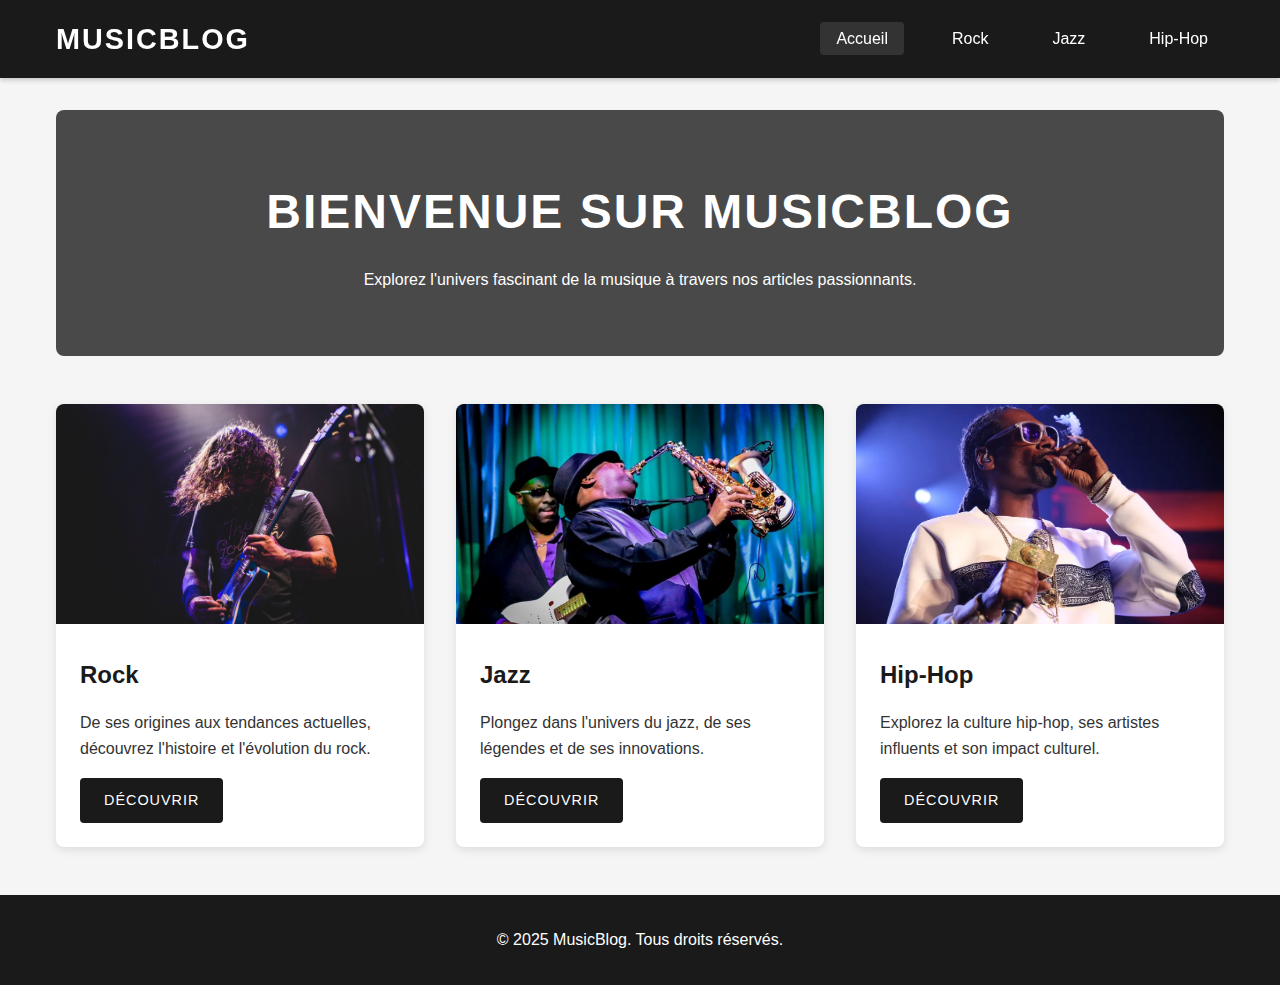
==== index.html @ 57c98a81 "project first finish" ====
<!DOCTYPE html>
<html lang="fr">
<head>
    <meta charset="UTF-8">
    <meta name="viewport" content="width=device-width, initial-scale=1.0">
    <title>Blog Musical</title>
    <link rel="stylesheet" href="style.css">
</head>
<body>
    <header class="main-header">
        <nav class="nav-container">
            <div class="logo">MusicBlog</div>
            <ul class="nav-links">
                <li><a href="index.html" class="active">Accueil</a></li>
                <li><a href="rock.html">Rock</a></li>
                <li><a href="jazz.html">Jazz</a></li>
                <li><a href="hiphop.html">Hip-Hop</a></li>
            </ul>
        </nav>
    </header>

    <main>
        <section class="hero">
            <h1>Bienvenue sur MusicBlog</h1>
            <p>Explorez l'univers fascinant de la musique à travers nos articles passionnants.</p>
        </section>

        <section class="theme-cards">
            <article class="card">
                <img src="Rock-Music.png" alt="Rock" class="card-image">
                <div class="card-content">
                    <h2>Rock</h2>
                    <p>De ses origines aux tendances actuelles, découvrez l'histoire et l'évolution du rock.</p>
                    <a href="pop.html" class="btn">Découvrir</a>
                </div>
            </article>

            <article class="card">
                <img src="jazz-music.jpg" alt="Jazz" class="card-image">
                <div class="card-content">
                    <h2>Jazz</h2>
                    <p>Plongez dans l'univers du jazz, de ses légendes et de ses innovations.</p>
                    <a href="jazz.html" class="btn">Découvrir</a>
                </div>
            </article>

            <article class="card">
                <img src="Snoop-Dogg2.webp" alt="Hip-Hop" class="card-image">
                <div class="card-content">
                    <h2>Hip-Hop</h2>
                    <p>Explorez la culture hip-hop, ses artistes influents et son impact culturel.</p>
                    <a href="hiphop.html" class="btn">Découvrir</a>
                </div>
            </article>
        </section>
    </main>

    <footer>
        <p>&copy; 2025 MusicBlog. Tous droits réservés.</p>
    </footer>
</body>
</html>
---- style.css ----
/* Reset et styles de base */
* {
    margin: 0;
    padding: 0;
    box-sizing: border-box;
}

body {
    font-family: 'Segoe UI', Tahoma, Geneva, Verdana, sans-serif;
    line-height: 1.6;
    color: #333;
    background-color: #f5f5f5;
}

/* Header et Navigation */
.main-header {
    background-color: #1a1a1a;
    box-shadow: 0 2px 5px rgba(0,0,0,0.2);
    position: sticky;
    top: 0;
    z-index: 1000;
}

.nav-container {
    max-width: 1200px;
    margin: 0 auto;
    padding: 1rem;
    display: flex;
    justify-content: space-between;
    align-items: center;
}

.logo {
    font-size: 1.8rem;
    font-weight: bold;
    color: #fff;
    text-transform: uppercase;
    letter-spacing: 2px;
}

.nav-links {
    display: flex;
    list-style: none;
    gap: 2rem;
}

.nav-links a {
    text-decoration: none;
    color: #fff;
    font-weight: 500;
    padding: 0.5rem 1rem;
    border-radius: 4px;
    transition: all 0.3s ease;
}

.nav-links a:hover,
.nav-links a.active {
    background-color: #333;
    color: #fff;
}

/* Main Content */
main {
    max-width: 1200px;
    margin: 2rem auto;
    padding: 0 1rem;
}

.hero {
    text-align: center;
    padding: 4rem 1rem;
    background: linear-gradient(rgba(0,0,0,0.7), rgba(0,0,0,0.7)), url('images/music-hero.jpg');
    background-size: cover;
    background-position: center;
    color: #fff;
    border-radius: 8px;
    margin-bottom: 3rem;
}

.hero h1 {
    font-size: 3rem;
    margin-bottom: 1rem;
    text-transform: uppercase;
    letter-spacing: 2px;
}

/* Cards */
.theme-cards {
    display: grid;
    grid-template-columns: repeat(auto-fit, minmax(300px, 1fr));
    gap: 2rem;
}

.card {
    background: #fff;
    border-radius: 8px;
    overflow: hidden;
    box-shadow: 0 3px 10px rgba(0,0,0,0.1);
    transition: transform 0.3s ease;
}

.card:hover {
    transform: translateY(-5px);
    box-shadow: 0 5px 15px rgba(0,0,0,0.2);
}

.card-image {
    width: 100%;
    height: 220px;
    object-fit: cover;
}

.card-content {
    padding: 1.5rem;
}

.card-content h2 {
    margin-bottom: 1rem;
    color: #1a1a1a;
}

/* Buttons */
.btn {
    display: inline-block;
    padding: 0.7rem 1.5rem;
    background-color: #1a1a1a;
    color: #fff;
    text-decoration: none;
    border-radius: 4px;
    margin-top: 1rem;
    transition: all 0.3s ease;
    text-transform: uppercase;
    letter-spacing: 1px;
    font-size: 0.9rem;
}

.btn:hover {
    background-color: #333;
    transform: translateY(-2px);
}

/* Article Styles */
.main-article {
    background: #fff;
    padding: 2rem;
    border-radius: 8px;
    margin-bottom: 3rem;
    box-shadow: 0 3px 10px rgba(0,0,0,0.1);
}

.article-image {
    width: 100%;
    height: 400px;
    object-fit: cover;
    border-radius: 8px;
    margin-bottom: 1.5rem;
}

.article-content {
    max-width: 800px;
    margin: 0 auto;
}

.article-meta {
    color: #666;
    margin-bottom: 1rem;
    font-style: italic;
}

.related-articles h2 {
    margin-bottom: 2rem;
    text-align: center;
    text-transform: uppercase;
    letter-spacing: 2px;
}

.article-grid {
    display: grid;
    grid-template-columns: repeat(auto-fit, minmax(300px, 1fr));
    gap: 2rem;
}

/* Footer */
footer {
    text-align: center;
    padding: 2rem;
    background-color: #1a1a1a;
    color: #fff;
    margin-top: 3rem;
}

/* Responsive Design */
@media (max-width: 768px) {
    .nav-container {
        flex-direction: column;
        gap: 1rem;
    }

    .nav-links {
        flex-direction: column;
        align-items: center;
        gap: 1rem;
    }

    .hero h1 {
        font-size: 2rem;
    }

    .card-image {
        height: 180px;
    }

    .article-image {
        height: 250px;
    }

    .main-article {
        padding: 1rem;
    }
}
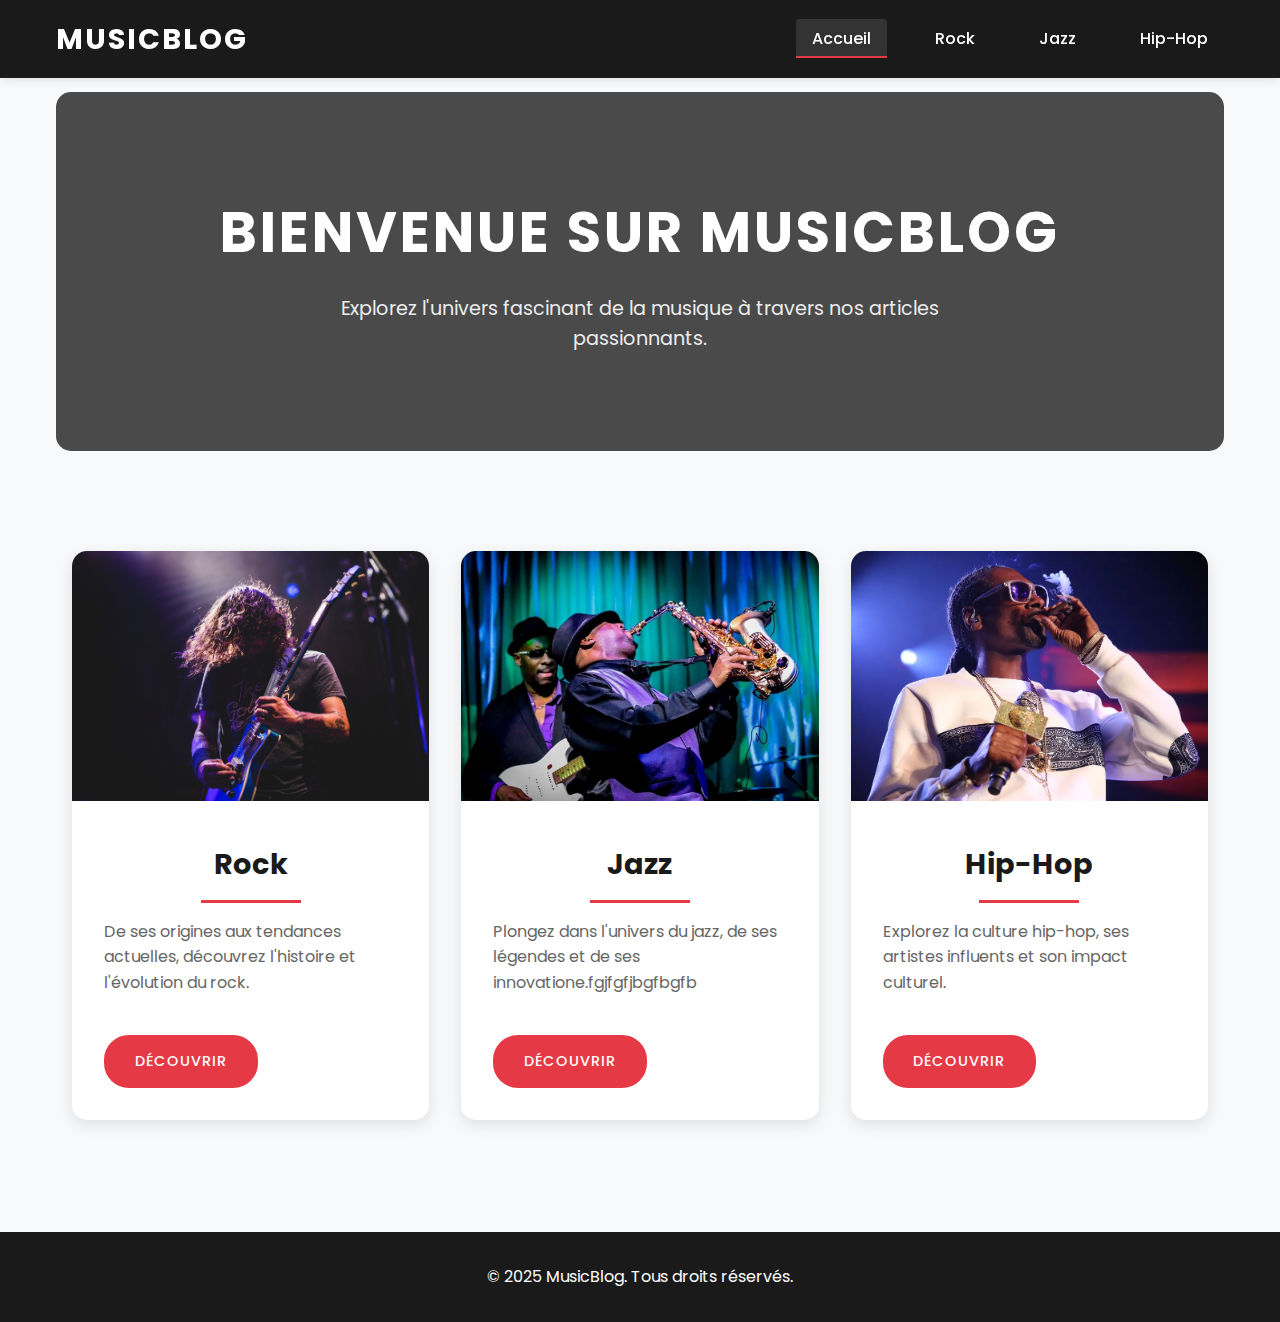
==== commit b4310e0d: "add rock page" ====
--- a/index.html
+++ b/index.html
@@ -5,6 +5,7 @@
     <meta name="viewport" content="width=device-width, initial-scale=1.0">
     <title>Blog Musical</title>
     <link rel="stylesheet" href="style.css">
+    <link href="https://fonts.googleapis.com/css2?family=Poppins:wght@400;500;700&display=swap" rel="stylesheet">
 </head>
 <body>
     <header class="main-header">
@@ -31,7 +32,7 @@
                 <div class="card-content">
                     <h2>Rock</h2>
                     <p>De ses origines aux tendances actuelles, découvrez l'histoire et l'évolution du rock.</p>
-                    <a href="pop.html" class="btn">Découvrir</a>
+                    <a href="rock.html" class="btn">Découvrir</a>
                 </div>
             </article>
 
@@ -39,7 +40,7 @@
                 <img src="jazz-music.jpg" alt="Jazz" class="card-image">
                 <div class="card-content">
                     <h2>Jazz</h2>
-                    <p>Plongez dans l'univers du jazz, de ses légendes et de ses innovations.</p>
+                    <p>Plongez dans l'univers du jazz, de ses légendes et de ses innovatione.fgjfgfjbgfbgfb</p>
                     <a href="jazz.html" class="btn">Découvrir</a>
                 </div>
             </article>
--- a/style.css
+++ b/style.css
@@ -69,7 +69,7 @@
 .hero {
     text-align: center;
     padding: 4rem 1rem;
-    background: linear-gradient(rgba(0,0,0,0.7), rgba(0,0,0,0.7)), url('images/music-hero.jpg');
+    background: linear-gradient(rgba(0,0,0,0.7), rgba(0,0,0,0.7)), url('background.jpg');
     background-size: cover;
     background-position: center;
     color: #fff;
@@ -217,4 +217,344 @@
     .main-article {
         padding: 1rem;
     }
+}
+/* Base Reset and Typography */
+* {
+    margin: 0;
+    padding: 0;
+    box-sizing: border-box;
+}
+
+:root {
+    --primary-color: #1a1a1a;
+    --accent-color: #e63946;
+    --text-color: #333;
+    --light-text: #fff;
+    --background: #f8f9fa;
+    --card-bg: #fff;
+    --transition: all 0.3s ease;
+}
+
+body {
+    font-family: 'Poppins', sans-serif;
+    line-height: 1.6;
+    color: var(--text-color);
+    background-color: var(--background);
+}
+
+/* Header Styles */
+.main-header {
+    background-color: var(--primary-color);
+    box-shadow: 0 2px 10px rgba(0, 0, 0, 0.1);
+    position: fixed;
+    width: 100%;
+    top: 0;
+    z-index: 1000;
+}
+
+.nav-container {
+    max-width: 1200px;
+    margin: 0 auto;
+    padding: 1rem;
+    display: flex;
+    justify-content: space-between;
+    align-items: center;
+}
+
+.logo {
+    font-size: 1.8rem;
+    font-weight: 700;
+    color: var(--light-text);
+    text-transform: uppercase;
+    letter-spacing: 2px;
+    transition: var(--transition);
+}
+
+.logo:hover {
+    color: var(--accent-color);
+    transform: scale(1.05);
+}
+
+.nav-links {
+    display: flex;
+    list-style: none;
+    gap: 2rem;
+}
+
+.nav-links a {
+    text-decoration: none;
+    color: var(--light-text);
+    font-weight: 500;
+    padding: 0.5rem 1rem;
+    border-radius: 4px;
+    transition: var(--transition);
+    position: relative;
+}
+
+.nav-links a::after {
+    content: '';
+    position: absolute;
+    bottom: 0;
+    left: 0;
+    width: 0;
+    height: 2px;
+    background-color: var(--accent-color);
+    transition: var(--transition);
+}
+
+.nav-links a:hover::after,
+.nav-links a.active::after {
+    width: 100%;
+}
+
+/* Main Content Styles */
+main {
+    margin-top: 80px;
+    padding: 2rem 1rem;
+    max-width: 1200px;
+    margin-left: auto;
+    margin-right: auto;
+}
+
+/* Hero Section */
+.hero {
+    text-align: center;
+    padding: 6rem 2rem;
+    background: linear-gradient(rgba(0, 0, 0, 0.7), rgba(0, 0, 0, 0.7)), url('images/music-hero.jpg');
+    background-size: cover;
+    background-position: center;
+    background-attachment: fixed;
+    color: var(--light-text);
+    border-radius: 15px;
+    margin-bottom: 4rem;
+    transform: translateY(-20px);
+    animation: fadeInUp 0.8s ease forwards;
+}
+
+.hero h1 {
+    font-size: 3.5rem;
+    margin-bottom: 1rem;
+    text-transform: uppercase;
+    letter-spacing: 3px;
+}
+
+.hero p {
+    font-size: 1.2rem;
+    max-width: 600px;
+    margin: 0 auto;
+    opacity: 0.9;
+}
+
+/* Card Styles */
+.theme-cards {
+    display: grid;
+    grid-template-columns: repeat(auto-fit, minmax(300px, 1fr));
+    gap: 2rem;
+    padding: 1rem;
+}
+
+.card {
+    background: var(--card-bg);
+    border-radius: 15px;
+    overflow: hidden;
+    box-shadow: 0 5px 15px rgba(0, 0, 0, 0.1);
+    transition: var(--transition);
+    position: relative;
+}
+
+.card:hover {
+    transform: translateY(-10px);
+    box-shadow: 0 8px 25px rgba(0, 0, 0, 0.2);
+}
+
+.card-image {
+    width: 100%;
+    height: 250px;
+    object-fit: cover;
+    transition: var(--transition);
+}
+
+.card:hover .card-image {
+    transform: scale(1.05);
+}
+
+.card-content {
+    padding: 2rem;
+}
+
+.card-content h2 {
+    font-size: 1.8rem;
+    margin-bottom: 1rem;
+    color: var(--primary-color);
+}
+
+.card-content p {
+    color: #666;
+    margin-bottom: 1.5rem;
+}
+
+/* Button Styles */
+.btn {
+    display: inline-block;
+    padding: 0.8rem 1.8rem;
+    background-color: var(--accent-color);
+    color: var(--light-text);
+    text-decoration: none;
+    border-radius: 25px;
+    font-weight: 500;
+    text-transform: uppercase;
+    letter-spacing: 1px;
+    transition: var(--transition);
+    border: 2px solid var(--accent-color);
+}
+
+.btn:hover {
+    background-color: transparent;
+    color: var(--accent-color);
+    transform: translateY(-2px);
+}
+
+/* Article Styles */
+.main-article {
+    background: var(--card-bg);
+    border-radius: 15px;
+    padding: 2rem;
+    margin-bottom: 4rem;
+    box-shadow: 0 5px 15px rgba(0, 0, 0, 0.1);
+}
+
+.article-image {
+    width: 100%;
+    height: 400px;
+    object-fit: cover;
+    border-radius: 10px;
+    margin-bottom: 2rem;
+}
+
+.article-content {
+    max-width: 800px;
+    margin: 0 auto;
+}
+
+.article-meta {
+    color: #666;
+    font-style: italic;
+    margin-bottom: 1.5rem;
+}
+
+/* Album Grid Styles */
+.album-grid {
+    display: grid;
+    grid-template-columns: repeat(auto-fit, minmax(250px, 1fr));
+    gap: 2rem;
+    margin-top: 2rem;
+}
+
+.album-card {
+    background: var(--card-bg);
+    border-radius: 10px;
+    overflow: hidden;
+    box-shadow: 0 3px 10px rgba(0, 0, 0, 0.1);
+    transition: var(--transition);
+}
+
+.album-card:hover {
+    transform: translateY(-5px);
+}
+
+.album-image {
+    width: 100%;
+    height: 250px;
+    object-fit: cover;
+}
+
+.album-content {
+    padding: 1.5rem;
+    text-align: center;
+}
+
+/* Footer Styles */
+footer {
+    background-color: var(--primary-color);
+    color: var(--light-text);
+    text-align: center;
+    padding: 2rem;
+    margin-top: 4rem;
+}
+
+/* Animations */
+@keyframes fadeInUp {
+    from {
+        opacity: 0;
+        transform: translateY(20px);
+    }
+    to {
+        opacity: 1;
+        transform: translateY(0);
+    }
+}
+
+/* Responsive Design */
+@media (max-width: 768px) {
+    .nav-container {
+        flex-direction: column;
+        text-align: center;
+    }
+
+    .nav-links {
+        flex-direction: column;
+        gap: 1rem;
+        margin-top: 1rem;
+    }
+
+    .hero {
+        padding: 4rem 1rem;
+    }
+
+    .hero h1 {
+        font-size: 2.5rem;
+    }
+
+    .card-image {
+        height: 200px;
+    }
+
+    .article-image {
+        height: 300px;
+    }
+}
+
+/* Add smooth scrolling */
+html {
+    scroll-behavior: smooth;
+}
+
+/* Hover effects for images */
+img {
+    transition: var(--transition);
+}
+
+img:hover {
+    filter: brightness(1.1);
+}
+
+/* Section Titles */
+section h2 {
+    text-align: center;
+    font-size: 2.5rem;
+    margin-bottom: 3rem;
+    color: var(--primary-color);
+    position: relative;
+    padding-bottom: 1rem;
+}
+
+section h2::after {
+    content: '';
+    position: absolute;
+    bottom: 0;
+    left: 50%;
+    transform: translateX(-50%);
+    width: 100px;
+    height: 3px;
+    background-color: var(--accent-color);
 }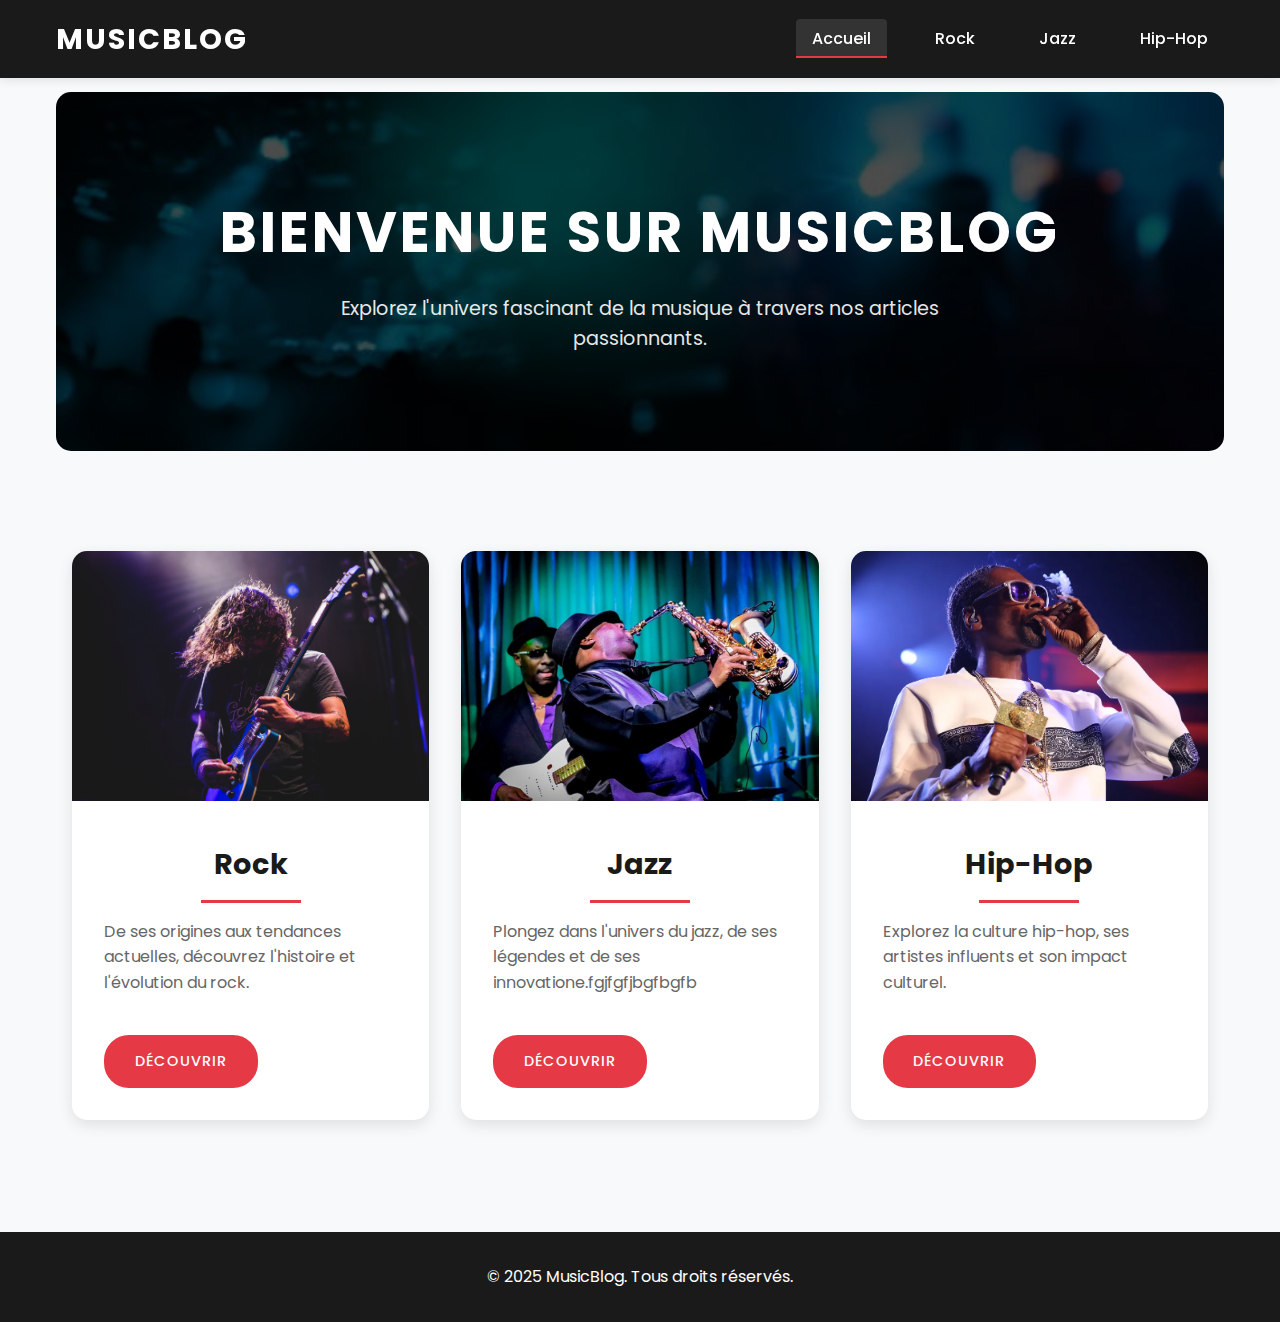
==== commit aefdc6ba: "about" ====
--- a/index.html
+++ b/index.html
@@ -28,7 +28,7 @@
 
         <section class="theme-cards">
             <article class="card">
-                <img src="Rock-Music.png" alt="Rock" class="card-image">
+                <img src="image/Rock-Music.png" alt="Rock" class="card-image">
                 <div class="card-content">
                     <h2>Rock</h2>
                     <p>De ses origines aux tendances actuelles, découvrez l'histoire et l'évolution du rock.</p>
@@ -37,7 +37,7 @@
             </article>
 
             <article class="card">
-                <img src="jazz-music.jpg" alt="Jazz" class="card-image">
+                <img src="image/jazz-music.jpg" alt="Jazz" class="card-image">
                 <div class="card-content">
                     <h2>Jazz</h2>
                     <p>Plongez dans l'univers du jazz, de ses légendes et de ses innovatione.fgjfgfjbgfbgfb</p>
@@ -46,7 +46,7 @@
             </article>
 
             <article class="card">
-                <img src="Snoop-Dogg2.webp" alt="Hip-Hop" class="card-image">
+                <img src="image/Snoop-Dogg2.webp" alt="Hip-Hop" class="card-image">
                 <div class="card-content">
                     <h2>Hip-Hop</h2>
                     <p>Explorez la culture hip-hop, ses artistes influents et son impact culturel.</p>
--- a/style.css
+++ b/style.css
@@ -69,7 +69,7 @@
 .hero {
     text-align: center;
     padding: 4rem 1rem;
-    background: linear-gradient(rgba(0,0,0,0.7), rgba(0,0,0,0.7)), url('background.jpg');
+    background:/* linear-gradient(rgba(0,0,0,0.7), rgba(0,0,0,0.7)),*/ url('background.jpg');
     background-size: cover;
     background-position: center;
     color: #fff;
@@ -320,7 +320,7 @@
 .hero {
     text-align: center;
     padding: 6rem 2rem;
-    background: linear-gradient(rgba(0, 0, 0, 0.7), rgba(0, 0, 0, 0.7)), url('images/music-hero.jpg');
+    background: linear-gradient(rgba(0, 0, 0, 0.7), rgba(0, 0, 0, 0.7)), url('background.jpg');
     background-size: cover;
     background-position: center;
     background-attachment: fixed;
@@ -557,4 +557,4 @@
     width: 100px;
     height: 3px;
     background-color: var(--accent-color);
-}+}
